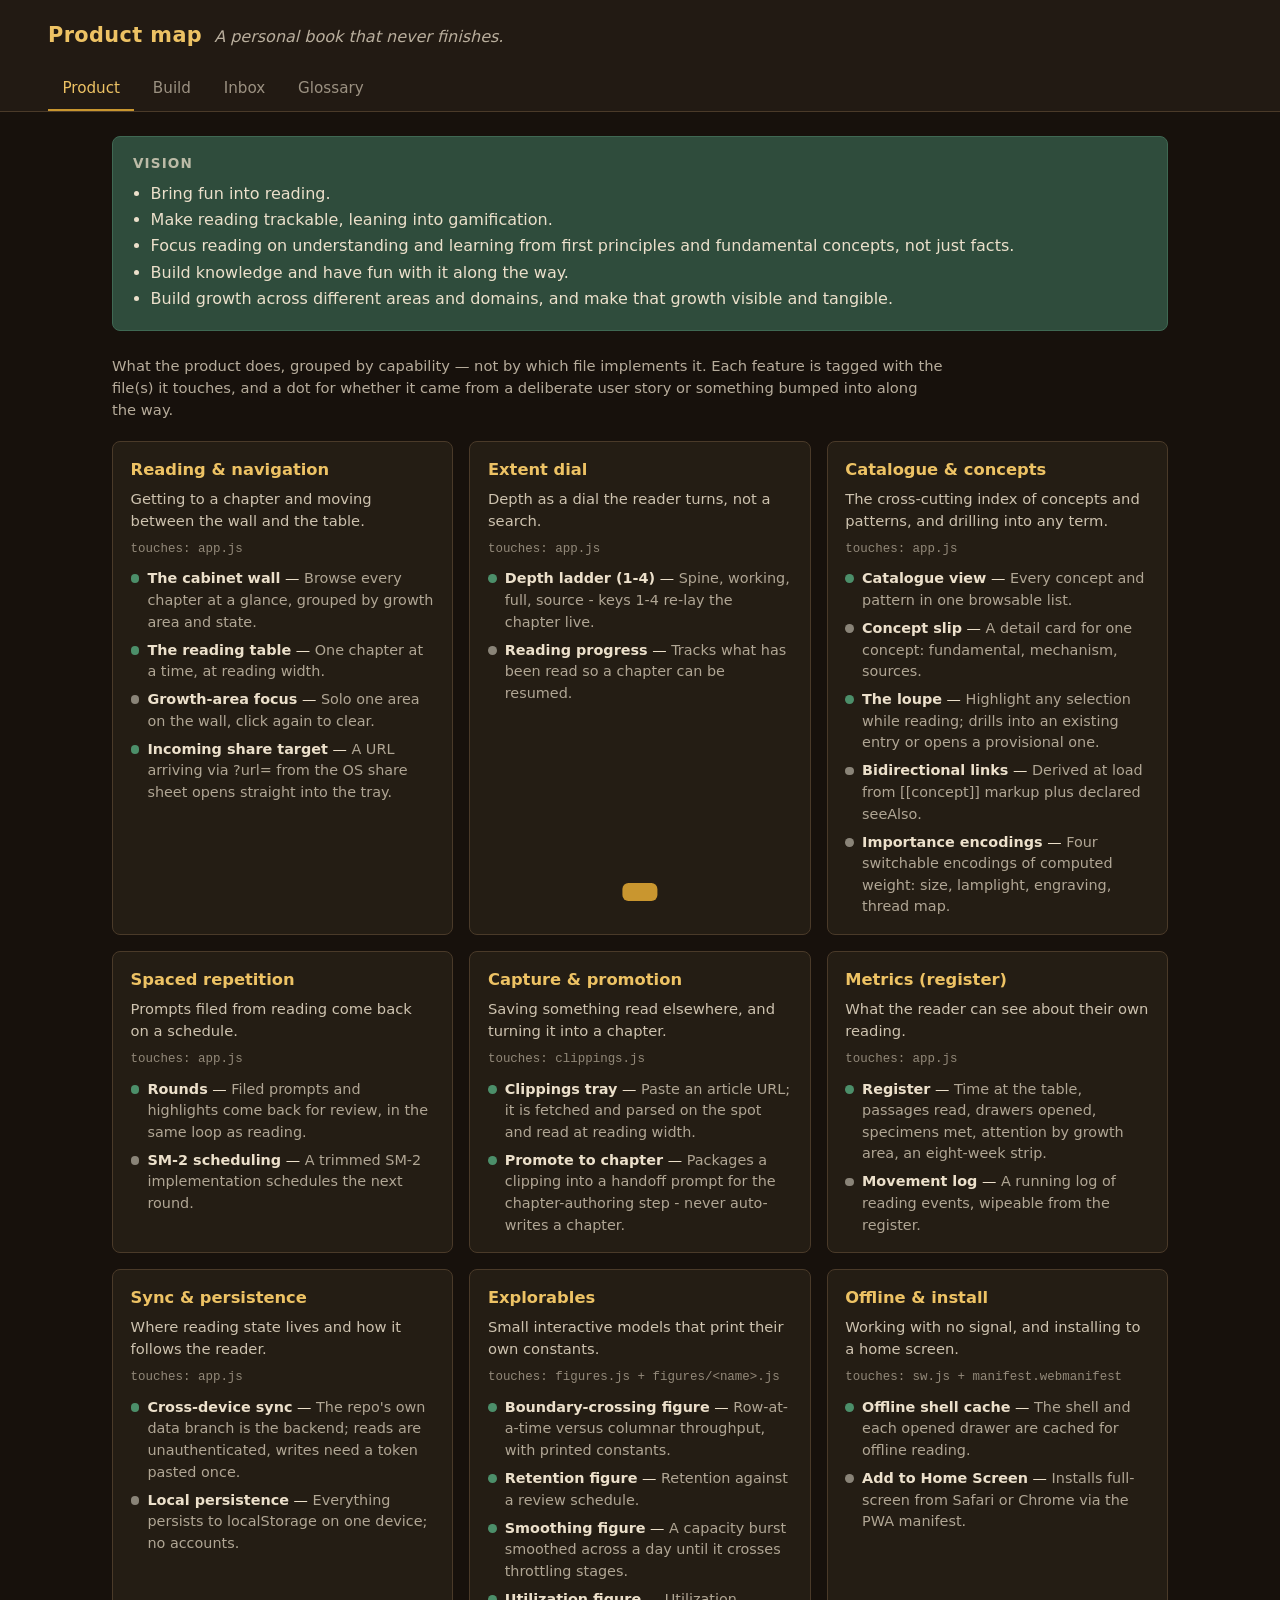
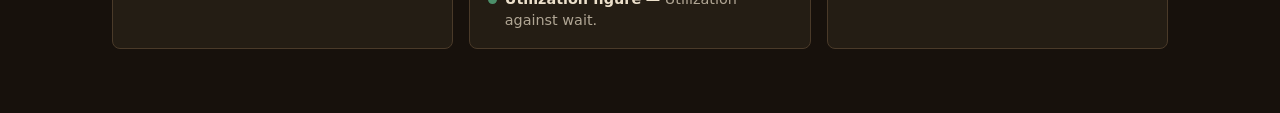
==== product/index.html @ 0b936fc3 "Add static product map page (product/) A standalone, dependency-free page at product/ showing the pr" ====
<!doctype html>
<html lang="en">
<head>
<meta charset="utf-8" />
<meta name="viewport" content="width=device-width, initial-scale=1" />
<meta name="robots" content="noindex" />
<title>Knowledge Cabinet — Product Map</title>
<meta name="description" content="A working map of Knowledge Cabinet: vision, product capabilities, features, user stories, the build lens, and a capture inbox." />
<link rel="icon" href="data:," />
<link rel="stylesheet" href="product-map.css" />
</head>
<body>
<header class="pm-header">
  <div class="pm-header-row">
    <h1>Product map</h1>
    <p class="pm-tagline" id="pm-tagline"></p>
  </div>
  <nav class="pm-tabs" role="tablist">
    <button class="pm-tab is-active" data-tab="product" role="tab" aria-selected="true">Product</button>
    <button class="pm-tab" data-tab="build" role="tab" aria-selected="false">Build</button>
    <button class="pm-tab" data-tab="inbox" role="tab" aria-selected="false">Inbox</button>
    <button class="pm-tab" data-tab="glossary" role="tab" aria-selected="false">Glossary</button>
  </nav>
</header>

<main>
  <section class="pm-vision" id="pm-vision"></section>

  <section class="pm-panel is-active" id="panel-product" data-panel="product">
    <p class="pm-lens-note">What the product does, grouped by capability — not by which file implements it. Each feature is tagged with the file(s) it touches, and a dot for whether it came from a deliberate user story or something bumped into along the way.</p>
    <div class="pm-grid" id="pm-product-grid"></div>
  </section>

  <section class="pm-panel" id="panel-build" data-panel="build">
    <p class="pm-lens-note">The process and dev-ops side: how this repo actually gets worked on. Grounded in real files — gaps are flagged honestly, not invented.</p>
    <div class="pm-grid pm-grid-build" id="pm-build-grid"></div>
  </section>

  <section class="pm-panel" id="panel-inbox" data-panel="inbox">
    <p class="pm-lens-note">Drop a raw idea here — no need to decide yet whether it's a feature, a feature group, or a user story. Triage it into a capability whenever you're ready, or discard it.</p>
    <form class="pm-capture" id="pm-capture-form">
      <textarea id="pm-capture-text" placeholder="What did you bump into, or wish the cabinet could do?" rows="2" required></textarea>
      <button type="submit">Capture</button>
    </form>
    <div class="pm-inbox-list" id="pm-inbox-list"></div>
  </section>

  <section class="pm-panel" id="panel-glossary" data-panel="glossary">
    <p class="pm-lens-note">Jargon used across this product map and the reading app itself.</p>
    <dl class="pm-glossary" id="pm-glossary-list"></dl>
  </section>
</main>

<div class="pm-toast" id="pm-toast" aria-live="polite"></div>

<script src="product-map-data.js" defer></script>
<script src="product-map.js" defer></script>
</body>
</html>
---- product/product-map.css ----
/* Product map — a backstage tool, not a reading surface.
   Loosely echoes the cabinet's own walnut/brass/baize palette (see
   ../cabinet.css and ../DESIGN.md) so it doesn't feel foreign when reached
   from the same site, but stays visually distinct: this is a product-owner's
   workbench, not the book. */
:root {
  --cab: #221a13;
  --cab-deep: #17110c;
  --cab-edge: #4a3a29;
  --baize: #2f4c3c;
  --baize-lit: #3f6853;
  --brass: #c9962f;
  --brass-lit: #edc264;
  --brass-dim: #8a6a2a;
  --ivory: #f4ece0;
  --ink: #241d14;
  --on-cab: #ece0cb;
  --ok: #4c8f6a;
  --warn: #c9962f;
  --undef: #8a6a5a;
  --sans: "Trebuchet MS", "Segoe UI", system-ui, sans-serif;
  --mono: ui-monospace, "Cascadia Mono", Consolas, monospace;
}

* { box-sizing: border-box; }

body {
  margin: 0;
  background: var(--cab-deep);
  color: var(--on-cab);
  font-family: var(--sans);
  line-height: 1.5;
}

.pm-header {
  background: var(--cab);
  border-bottom: 1px solid var(--cab-edge);
  padding: 1.25rem clamp(1rem, 4vw, 3rem) 0;
  position: sticky;
  top: 0;
  z-index: 5;
}

.pm-header-row {
  display: flex;
  align-items: baseline;
  gap: 0.75rem;
  flex-wrap: wrap;
}

.pm-header h1 {
  margin: 0;
  font-size: 1.3rem;
  letter-spacing: 0.02em;
  color: var(--brass-lit);
}

.pm-tagline {
  margin: 0;
  color: var(--on-cab);
  opacity: 0.75;
  font-style: italic;
}

.pm-tabs {
  display: flex;
  gap: 0.25rem;
  margin-top: 1rem;
}

.pm-tab {
  background: transparent;
  border: none;
  border-bottom: 2px solid transparent;
  color: var(--on-cab);
  opacity: 0.6;
  font: inherit;
  font-size: 0.95rem;
  padding: 0.6rem 0.9rem;
  cursor: pointer;
}

.pm-tab:hover { opacity: 0.85; }

.pm-tab.is-active {
  opacity: 1;
  border-bottom-color: var(--brass);
  color: var(--brass-lit);
}

main {
  max-width: 72rem;
  margin: 0 auto;
  padding: 1.5rem clamp(1rem, 4vw, 3rem) 4rem;
}

.pm-vision {
  background: var(--baize);
  border: 1px solid var(--baize-lit);
  border-radius: 8px;
  padding: 1rem 1.25rem;
  margin-bottom: 1.5rem;
}

.pm-vision h2 {
  margin: 0 0 0.5rem;
  font-size: 0.85rem;
  text-transform: uppercase;
  letter-spacing: 0.08em;
  color: var(--on-cab);
  opacity: 0.75;
}

.pm-vision ul {
  margin: 0;
  padding-left: 1.1rem;
}

.pm-vision li { margin: 0.15rem 0; }

.pm-lens-note {
  opacity: 0.75;
  font-size: 0.92rem;
  max-width: 52rem;
  margin: 0 0 1.25rem;
}

.pm-panel { display: none; }
.pm-panel.is-active { display: block; }

.pm-grid {
  display: grid;
  grid-template-columns: repeat(auto-fill, minmax(20rem, 1fr));
  gap: 1rem;
}

.pm-card {
  background: var(--ink);
  border: 1px solid var(--cab-edge);
  border-radius: 8px;
  padding: 1rem 1.1rem;
}

.pm-card h3 {
  margin: 0 0 0.35rem;
  font-size: 1.02rem;
  color: var(--brass-lit);
}

.pm-card .pm-desc {
  margin: 0 0 0.5rem;
  opacity: 0.85;
  font-size: 0.92rem;
}

.pm-touches {
  font-size: 0.78rem;
  font-family: var(--mono);
  opacity: 0.55;
  margin: 0 0 0.6rem;
}

.pm-feature-list {
  list-style: none;
  margin: 0;
  padding: 0;
  display: flex;
  flex-direction: column;
  gap: 0.4rem;
}

.pm-feature-list li {
  display: flex;
  align-items: baseline;
  gap: 0.5rem;
  font-size: 0.9rem;
}

.pm-origin-dot {
  flex: 0 0 auto;
  width: 0.55rem;
  height: 0.55rem;
  border-radius: 50%;
  margin-top: 0.35em;
}

.pm-origin-dot.story { background: var(--ok); }
.pm-origin-dot.idea { background: #8a8478; }

.pm-feature-name { font-weight: 600; }
.pm-feature-desc { opacity: 0.7; }

.pm-status-pill {
  display: inline-block;
  font-size: 0.72rem;
  text-transform: uppercase;
  letter-spacing: 0.05em;
  padding: 0.15rem 0.55rem;
  border-radius: 999px;
  margin-bottom: 0.5rem;
}

.pm-status-pill.built { background: rgba(76,143,106,0.2); color: var(--ok); }
.pm-status-pill.undefined { background: rgba(138,106,90,0.25); color: var(--undef); }
.pm-status-pill.informal { background: rgba(201,150,47,0.2); color: var(--warn); }
.pm-status-pill.backlog { background: rgba(201,150,47,0.15); color: var(--warn); border: 1px dashed var(--warn); }

.pm-card ul.pm-details {
  margin: 0.4rem 0 0;
  padding-left: 1.1rem;
  font-size: 0.85rem;
  opacity: 0.8;
}

.pm-capture {
  display: flex;
  gap: 0.6rem;
  margin-bottom: 1.5rem;
}

.pm-capture textarea {
  flex: 1;
  resize: vertical;
  background: var(--ink);
  border: 1px solid var(--cab-edge);
  color: var(--on-cab);
  border-radius: 6px;
  padding: 0.6rem 0.75rem;
  font: inherit;
}

.pm-capture button,
.pm-inbox-item button {
  background: var(--brass);
  color: var(--cab-deep);
  border: none;
  border-radius: 6px;
  padding: 0.5rem 1rem;
  font: inherit;
  font-weight: 600;
  cursor: pointer;
}

.pm-inbox-item button.pm-discard {
  background: transparent;
  color: var(--on-cab);
  opacity: 0.7;
  border: 1px solid var(--cab-edge);
  font-weight: 400;
}

.pm-inbox-item {
  background: var(--ink);
  border: 1px solid var(--cab-edge);
  border-radius: 8px;
  padding: 0.85rem 1rem;
  margin-bottom: 0.75rem;
}

.pm-inbox-item.is-triaged { opacity: 0.5; }

.pm-inbox-item .pm-text { margin: 0 0 0.4rem; }

.pm-inbox-item .pm-meta {
  font-size: 0.78rem;
  opacity: 0.6;
  margin: 0 0 0.5rem;
}

.pm-inbox-actions {
  display: flex;
  flex-wrap: wrap;
  gap: 0.5rem;
  align-items: center;
}

.pm-inbox-actions select {
  background: var(--cab);
  color: var(--on-cab);
  border: 1px solid var(--cab-edge);
  border-radius: 6px;
  padding: 0.35rem 0.5rem;
  font: inherit;
}

.pm-empty {
  opacity: 0.55;
  font-style: italic;
}

.pm-glossary dt {
  font-weight: 600;
  color: var(--brass-lit);
  margin-top: 0.8rem;
}

.pm-glossary dd {
  margin: 0.2rem 0 0;
  opacity: 0.85;
}

.pm-toast {
  position: fixed;
  bottom: 1.25rem;
  left: 50%;
  transform: translateX(-50%) translateY(120%);
  background: var(--brass);
  color: var(--cab-deep);
  padding: 0.55rem 1.1rem;
  border-radius: 6px;
  font-weight: 600;
  transition: transform 0.25s ease;
  z-index: 10;
}

.pm-toast.is-visible { transform: translateX(-50%) translateY(0); }
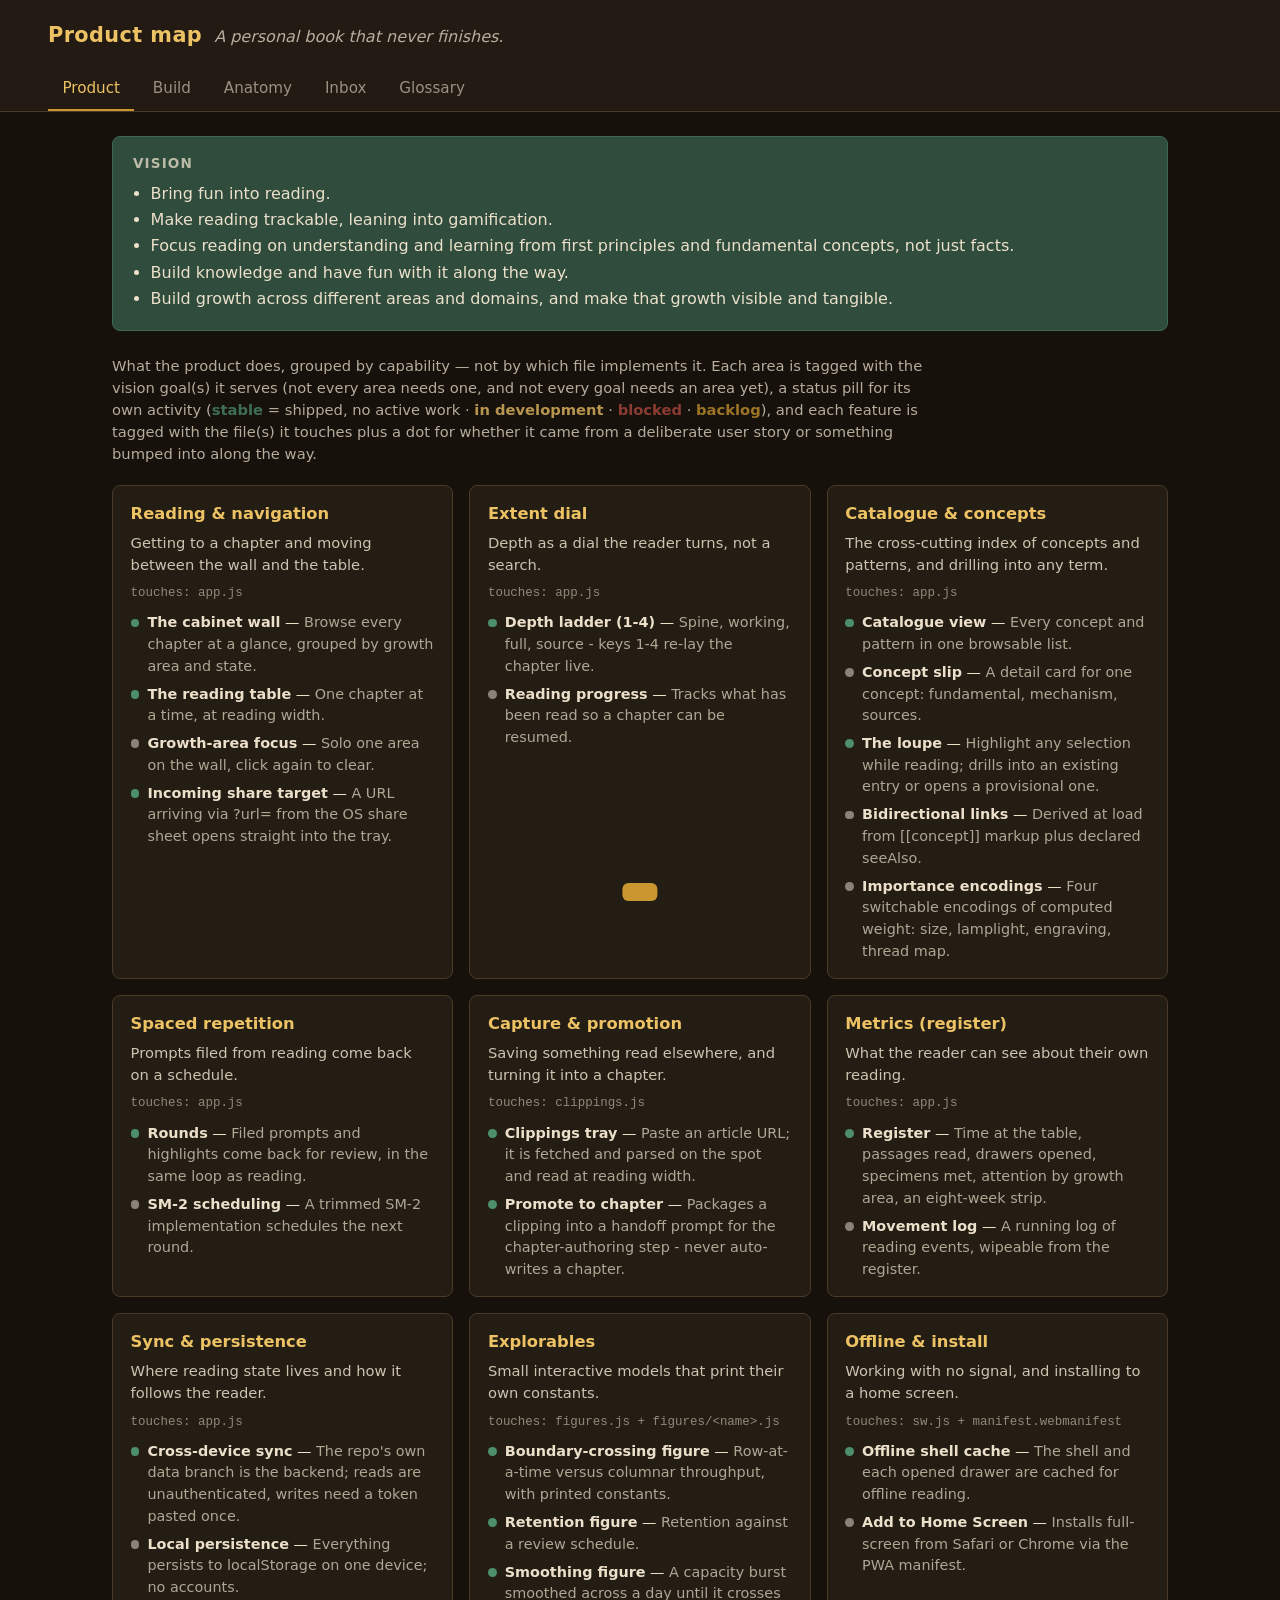
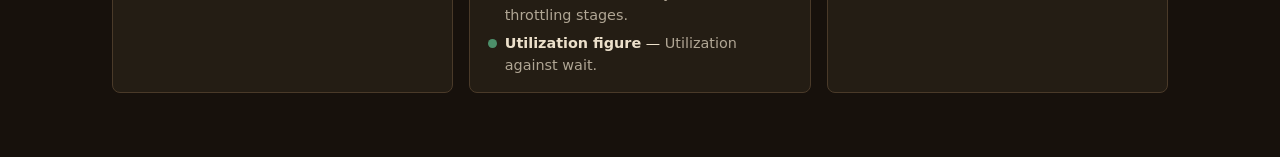
==== commit f2ce0f7b: "Add cabinet-wall anatomy diagram to product map; refine diagram-design skill - New Anatomy tab in pr" ====
--- a/product/index.html
+++ b/product/index.html
@@ -18,6 +18,7 @@
   <nav class="pm-tabs" role="tablist">
     <button class="pm-tab is-active" data-tab="product" role="tab" aria-selected="true">Product</button>
     <button class="pm-tab" data-tab="build" role="tab" aria-selected="false">Build</button>
+    <button class="pm-tab" data-tab="anatomy" role="tab" aria-selected="false">Anatomy</button>
     <button class="pm-tab" data-tab="inbox" role="tab" aria-selected="false">Inbox</button>
     <button class="pm-tab" data-tab="glossary" role="tab" aria-selected="false">Glossary</button>
   </nav>
@@ -27,13 +28,174 @@
   <section class="pm-vision" id="pm-vision"></section>
 
   <section class="pm-panel is-active" id="panel-product" data-panel="product">
-    <p class="pm-lens-note">What the product does, grouped by capability — not by which file implements it. Each feature is tagged with the file(s) it touches, and a dot for whether it came from a deliberate user story or something bumped into along the way.</p>
+    <p class="pm-lens-note">What the product does, grouped by capability — not by which file implements it. Each area is tagged with the vision goal(s) it serves (not every area needs one, and not every goal needs an area yet), a status pill for its own activity (<span class="pm-legend-stable">stable</span> = shipped, no active work · <span class="pm-legend-active">in development</span> · <span class="pm-legend-blocked">blocked</span> · <span class="pm-legend-backlog">backlog</span>), and each feature is tagged with the file(s) it touches plus a dot for whether it came from a deliberate user story or something bumped into along the way.</p>
     <div class="pm-grid" id="pm-product-grid"></div>
   </section>
 
   <section class="pm-panel" id="panel-build" data-panel="build">
     <p class="pm-lens-note">The process and dev-ops side: how this repo actually gets worked on. Grounded in real files — gaps are flagged honestly, not invented.</p>
     <div class="pm-grid pm-grid-build" id="pm-build-grid"></div>
+  </section>
+
+  <section class="pm-panel" id="panel-anatomy" data-panel="anatomy">
+    <p class="pm-lens-note">What the reading app's cabinet wall is actually made of, component by component — the vitrine, the wall-head, the key, and one growth-area stack of drawers. The numbered pins sit directly on the feature they name; read the matching row alongside.</p>
+    <div class="pm-anatomy">
+      <figure class="pm-anatomy-figure">
+        <svg viewBox="0 0 640 940" xmlns="http://www.w3.org/2000/svg" role="img" aria-label="Anatomy of the cabinet wall: vitrine, wall-head, area chips, key, and one stack of drawers">
+          <defs>
+            <linearGradient id="anatDrawerFace" x1="0" y1="0" x2="0" y2="1">
+              <stop offset="0%" stop-color="#33281d"/>
+              <stop offset="62%" stop-color="#292017"/>
+              <stop offset="100%" stop-color="#241b13"/>
+            </linearGradient>
+            <linearGradient id="anatPull" x1="0" y1="0" x2="0" y2="1">
+              <stop offset="0%" stop-color="#edc264"/>
+              <stop offset="42%" stop-color="#c9962f"/>
+              <stop offset="100%" stop-color="#8a6a2a"/>
+            </linearGradient>
+          </defs>
+
+          <rect x="0" y="0" width="640" height="940" fill="#1b140d"/>
+
+          <text x="20" y="32" font-family="sans-serif" font-weight="700" font-size="19" fill="#f4ece0">Anatomy of the cabinet wall</text>
+          <text x="20" y="49" font-family="monospace" font-size="9" letter-spacing="1" fill="#a5947d">vitrine → wall-head → key → wall of stacks</text>
+
+          <!-- VITRINE (pin 1) -->
+          <g>
+            <rect x="20" y="62" width="600" height="96" fill="#241c14" stroke="#4a3a29"/>
+            <line x1="220" y1="62" x2="220" y2="158" stroke="rgba(201,150,47,.22)"/>
+            <line x1="420" y1="62" x2="420" y2="158" stroke="rgba(201,150,47,.22)"/>
+            <text x="36" y="82" font-family="monospace" font-size="7.5" letter-spacing=".8" fill="#a5947d">CHECKS DUE</text>
+            <text x="36" y="112" font-family="monospace" font-size="26" font-weight="700" fill="#edc264">3</text>
+            <text x="36" y="134" font-family="serif" font-size="8.5" fill="#b3a08a">half a minute each</text>
+            <text x="236" y="82" font-family="monospace" font-size="7.5" letter-spacing=".8" fill="#a5947d">LATEST</text>
+            <text x="236" y="104" font-family="sans-serif" font-size="12.5" font-weight="700" fill="#f4ece0">Queueing at</text>
+            <text x="236" y="119" font-family="sans-serif" font-size="12.5" font-weight="700" fill="#f4ece0">the Register</text>
+            <text x="236" y="136" font-family="serif" font-size="8.5" fill="#b3a08a">2 days ago · tech</text>
+            <text x="436" y="82" font-family="monospace" font-size="7.5" letter-spacing=".8" fill="#a5947d">LAST OPENED</text>
+            <text x="436" y="104" font-family="sans-serif" font-size="12.5" font-weight="700" fill="#f4ece0">Spaced</text>
+            <text x="436" y="119" font-family="sans-serif" font-size="12.5" font-weight="700" fill="#f4ece0">Repetition</text>
+            <text x="436" y="136" font-family="serif" font-size="8.5" fill="#b3a08a">64% read</text>
+          </g>
+          <circle cx="20" cy="62" r="11" fill="#1b140d" stroke="#edc264" stroke-width="1.5"/>
+          <text x="20" y="66" text-anchor="middle" font-family="monospace" font-size="11" font-weight="700" fill="#edc264">1</text>
+
+          <!-- WALL-HEAD (pin 2) -->
+          <circle cx="9" cy="180" r="11" fill="#1b140d" stroke="#edc264" stroke-width="1.5"/>
+          <text x="9" y="184" text-anchor="middle" font-family="monospace" font-size="11" font-weight="700" fill="#edc264">2</text>
+          <text x="30" y="184" font-family="monospace" font-size="9.5" letter-spacing=".6" fill="#b3a08a">24 drawers · 61 catalogued specimens</text>
+
+          <!-- AREA CHIPS (pin 3) -->
+          <circle cx="9" cy="206" r="11" fill="#1b140d" stroke="#edc264" stroke-width="1.5"/>
+          <text x="9" y="210" text-anchor="middle" font-family="monospace" font-size="11" font-weight="700" fill="#edc264">3</text>
+          <g font-family="sans-serif" font-size="9.5" font-weight="500">
+            <g transform="translate(38,206)">
+              <rect x="-6" y="-11" width="58" height="18" rx="9" fill="none" stroke="#edc264"/>
+              <text x="23" y="1.5" text-anchor="middle" fill="#edc264">All areas</text>
+            </g>
+            <g transform="translate(118,206)"><circle r="3" fill="#c8402f"/><text x="8" y="3" fill="#b3a08a">tech</text></g>
+            <g transform="translate(165,206)"><circle r="3" fill="#d98a1f"/><text x="8" y="3" fill="#b3a08a">comm</text></g>
+            <g transform="translate(217,206)"><circle r="3" fill="#2e8f74"/><text x="8" y="3" fill="#b3a08a">learn</text></g>
+            <g transform="translate(268,206)"><circle r="3" fill="#3f74c8"/><text x="8" y="3" fill="#b3a08a">mem</text></g>
+            <g transform="translate(314,206)"><circle r="3" fill="#8455c9"/><text x="8" y="3" fill="#b3a08a">think</text></g>
+          </g>
+
+          <!-- KEY row (pin 4) -->
+          <circle cx="9" cy="238" r="11" fill="#1b140d" stroke="#edc264" stroke-width="1.5"/>
+          <text x="9" y="242" text-anchor="middle" font-family="monospace" font-size="11" font-weight="700" fill="#edc264">4</text>
+          <text x="30" y="242" font-family="monospace" font-size="8" letter-spacing="1" fill="#a5947d">▸ WHAT THE DRAWERS ARE TELLING YOU</text>
+          <line x1="20" y1="254" x2="620" y2="254" stroke="rgba(201,150,47,.16)"/>
+
+          <!-- STACK (pin 5) -->
+          <circle cx="9" cy="272" r="11" fill="#1b140d" stroke="#edc264" stroke-width="1.5"/>
+          <text x="9" y="276" text-anchor="middle" font-family="monospace" font-size="11" font-weight="700" fill="#edc264">5</text>
+          <g transform="translate(20,272)">
+            <rect x="0" y="0" width="600" height="330" fill="#0f0b07" stroke="#4a3a29"/>
+
+            <!-- drawer A: new / ajar -->
+            <g transform="translate(14,0)">
+              <rect x="0" y="0" width="572" height="72" fill="url(#anatDrawerFace)"/>
+              <rect x="0" y="0" width="3" height="72" fill="#3f6853"/>
+              <g transform="translate(20,14)">
+                <rect x="0" y="0" width="36" height="36" rx="4" fill="none" stroke="#c8402f" stroke-width="1.4"/>
+                <circle cx="18" cy="18" r="8" fill="none" stroke="#c8402f" stroke-width="1.4"/>
+              </g>
+              <text x="70" y="26" font-family="sans-serif" font-size="12.5" font-weight="700" fill="#f4ece0">Queueing at the Register</text>
+              <text x="70" y="42" font-family="monospace" font-size="8" letter-spacing=".6" fill="#bd9445">QUE·001</text>
+              <text x="130" y="42" font-family="monospace" font-size="8" fill="#a5947d">7 min</text>
+              <rect x="522" y="12" width="26" height="8" rx="2" fill="url(#anatPull)"/>
+            </g>
+
+            <!-- drawer B: live, deep, with read progress -->
+            <g transform="translate(14,74)">
+              <rect x="0" y="0" width="572" height="106" fill="url(#anatDrawerFace)"/>
+              <g transform="translate(20,32)">
+                <rect x="0" y="0" width="36" height="36" rx="4" fill="none" stroke="#3f74c8" stroke-width="1.4"/>
+                <path d="M4 18 L18 4 L32 18 L18 32 Z" fill="none" stroke="#3f74c8" stroke-width="1.4"/>
+              </g>
+              <text x="70" y="46" font-family="sans-serif" font-size="12.5" font-weight="700" fill="#f4ece0">Spaced Repetition</text>
+              <text x="70" y="62" font-family="monospace" font-size="8" letter-spacing=".6" fill="#bd9445">SPA·004</text>
+              <text x="130" y="62" font-family="monospace" font-size="8" fill="#a5947d">14 min</text>
+              <rect x="522" y="30" width="26" height="8" rx="2" fill="url(#anatPull)"/>
+              <rect x="0" y="104" width="360" height="2" fill="#c9962f"/>
+            </g>
+
+            <!-- drawer C: retiring -->
+            <g transform="translate(14,182)">
+              <rect x="0" y="0" width="572" height="58" fill="url(#anatDrawerFace)"/>
+              <g transform="translate(20,11)" opacity=".55">
+                <rect x="0" y="0" width="36" height="36" rx="4" fill="none" stroke="#d98a1f" stroke-width="1.4"/>
+              </g>
+              <text x="70" y="26" font-family="sans-serif" font-size="12.5" font-weight="700" text-decoration="line-through" fill="#a5947d">Weekly Planning v1</text>
+              <text x="70" y="42" font-family="monospace" font-size="8" letter-spacing=".6" fill="#bd9445">WEE·002</text>
+              <rect x="470" y="8" width="70" height="16" rx="2" fill="none" stroke="#a5947d"/>
+              <text x="505" y="19" text-anchor="middle" font-family="monospace" font-size="7.5" letter-spacing=".6" fill="#a5947d">RETIRING</text>
+            </g>
+
+            <circle cx="592" cy="98" r="11" fill="#1b140d" stroke="#edc264" stroke-width="1.5"/>
+            <text x="592" y="102" text-anchor="middle" font-family="monospace" font-size="11" font-weight="700" fill="#edc264">6</text>
+
+            <circle cx="70" cy="14" r="11" fill="#1b140d" stroke="#edc264" stroke-width="1.5"/>
+            <text x="70" y="18" text-anchor="middle" font-family="monospace" font-size="11" font-weight="700" fill="#edc264">7</text>
+
+            <circle cx="-11" cy="36" r="11" fill="#1b140d" stroke="#edc264" stroke-width="1.5"/>
+            <text x="-11" y="40" text-anchor="middle" font-family="monospace" font-size="11" font-weight="700" fill="#edc264">8</text>
+
+            <circle cx="378" cy="179" r="11" fill="#1b140d" stroke="#edc264" stroke-width="1.5"/>
+            <text x="378" y="183" text-anchor="middle" font-family="monospace" font-size="11" font-weight="700" fill="#edc264">9</text>
+
+            <text x="14" y="316" font-family="serif" font-size="9" font-style="italic" fill="#a5947d">one growth-area stack, sorted new → evolving → live → retiring</text>
+          </g>
+
+          <!-- ghost stacks: structural echo -->
+          <g transform="translate(20,624)" opacity=".4">
+            <rect x="0" y="0" width="288" height="200" fill="#0f0b07" stroke="#4a3a29"/>
+            <rect x="10" y="10" width="268" height="42" fill="url(#anatDrawerFace)"/>
+            <rect x="10" y="56" width="268" height="42" fill="url(#anatDrawerFace)"/>
+            <rect x="10" y="102" width="268" height="42" fill="url(#anatDrawerFace)"/>
+            <rect x="10" y="148" width="268" height="42" fill="url(#anatDrawerFace)"/>
+          </g>
+          <g transform="translate(332,624)" opacity=".4">
+            <rect x="0" y="0" width="288" height="200" fill="#0f0b07" stroke="#4a3a29"/>
+            <rect x="10" y="10" width="268" height="58" fill="url(#anatDrawerFace)"/>
+            <rect x="10" y="72" width="268" height="58" fill="url(#anatDrawerFace)"/>
+            <rect x="10" y="134" width="268" height="58" fill="url(#anatDrawerFace)"/>
+          </g>
+          <text x="20" y="846" font-family="serif" font-size="9" font-style="italic" fill="#a5947d">...continued as two more growth-area stacks, same anatomy</text>
+        </svg>
+      </figure>
+      <ol class="pm-anatomy-key">
+        <li><b>Vitrine</b> — reviews due, latest accession, where you left off.</li>
+        <li><b>Wall-head</b> — running count of visible drawers and specimens.</li>
+        <li><b>Area chips</b> — click to solo a growth area, shift-click to add.</li>
+        <li><b>Key</b> — collapsible legend for the encodings below it.</li>
+        <li><b>Stack</b> — one growth area, sorted new → evolving → live → retiring.</li>
+        <li><b>Drawer</b> — one chapter; face depth signals reading length.</li>
+        <li><b>Specimen plate</b> — concept glyph tinted to the growth-area ink color.</li>
+        <li><b>Baize seam</b> — green left edge means ajar: new or revised.</li>
+        <li><b>Read line</b> — brass line at the foot is progress read; a struck title (row 3 in the stack above) marks retiring.</li>
+      </ol>
+    </div>
   </section>
 
   <section class="pm-panel" id="panel-inbox" data-panel="inbox">
--- a/product/product-map.css
+++ b/product/product-map.css
@@ -18,6 +18,7 @@
   --ok: #4c8f6a;
   --warn: #c9962f;
   --undef: #8a6a5a;
+  --blocked: #b1493f;
   --sans: "Trebuchet MS", "Segoe UI", system-ui, sans-serif;
   --mono: ui-monospace, "Cascadia Mono", Consolas, monospace;
 }
@@ -111,12 +112,29 @@
   opacity: 0.75;
 }
 
-.pm-vision ul {
-  margin: 0;
-  padding-left: 1.1rem;
-}
+.pm-vision ul { margin: 0; padding-left: 1.1rem; }
 
 .pm-vision li { margin: 0.15rem 0; }
+
+.pm-goal-list { list-style: none; padding-left: 0; }
+
+.pm-goal-list li {
+  margin: 0.3rem 0;
+  padding-bottom: 0.3rem;
+  border-bottom: 1px solid rgba(244,236,224,0.08);
+}
+
+.pm-goal-list li:last-child { border-bottom: none; }
+
+.pm-goal-text { display: block; }
+
+.pm-goal-areas {
+  display: block;
+  font-size: 0.78rem;
+  font-family: var(--mono);
+  opacity: 0.6;
+  margin-top: 0.15rem;
+}
 
 .pm-lens-note {
   opacity: 0.75;
@@ -201,9 +219,31 @@
 }
 
 .pm-status-pill.built { background: rgba(76,143,106,0.2); color: var(--ok); }
+.pm-status-pill.stable { background: rgba(76,143,106,0.2); color: var(--ok); }
+.pm-status-pill.active { background: rgba(201,150,47,0.22); color: var(--brass-lit); }
+.pm-status-pill.blocked { background: rgba(177,73,63,0.22); color: var(--blocked); }
 .pm-status-pill.undefined { background: rgba(138,106,90,0.25); color: var(--undef); }
 .pm-status-pill.informal { background: rgba(201,150,47,0.2); color: var(--warn); }
 .pm-status-pill.backlog { background: rgba(201,150,47,0.15); color: var(--warn); border: 1px dashed var(--warn); }
+
+.pm-goal-chips {
+  display: flex;
+  flex-wrap: wrap;
+  gap: 0.3rem;
+  margin: 0 0 0.6rem;
+}
+
+.pm-goal-chip {
+  display: inline-block;
+  font-size: 0.72rem;
+  background: rgba(244,236,224,0.08);
+  border: 1px solid var(--cab-edge);
+  color: var(--on-cab);
+  opacity: 0.85;
+  padding: 0.1rem 0.5rem;
+  border-radius: 999px;
+  cursor: help;
+}
 
 .pm-card ul.pm-details {
   margin: 0.4rem 0 0;
@@ -286,6 +326,58 @@
 .pm-empty {
   opacity: 0.55;
   font-style: italic;
+}
+
+.pm-legend-stable, .pm-legend-active, .pm-legend-blocked, .pm-legend-backlog {
+  font-weight: 600;
+}
+.pm-legend-stable { color: var(--ok); }
+.pm-legend-active { color: var(--brass-lit); }
+.pm-legend-blocked { color: var(--blocked); }
+.pm-legend-backlog { color: var(--warn); }
+
+.pm-anatomy {
+  display: grid;
+  grid-template-columns: repeat(auto-fit, minmax(22rem, 1fr));
+  gap: 1.5rem;
+  align-items: start;
+}
+
+.pm-anatomy-figure {
+  margin: 0;
+  background: var(--ink);
+  border: 1px solid var(--cab-edge);
+  border-radius: 8px;
+  padding: 0.75rem;
+}
+
+.pm-anatomy-figure svg {
+  display: block;
+  width: 100%;
+  height: auto;
+}
+
+.pm-anatomy-key {
+  margin: 0;
+  padding-left: 1.6rem;
+  display: flex;
+  flex-direction: column;
+  gap: 0.75rem;
+  font-size: 0.92rem;
+}
+
+.pm-anatomy-key li {
+  padding-left: 0.25rem;
+}
+
+.pm-anatomy-key li::marker {
+  color: var(--brass-lit);
+  font-family: var(--mono);
+  font-weight: 700;
+}
+
+.pm-anatomy-key b {
+  color: var(--brass-lit);
 }
 
 .pm-glossary dt {
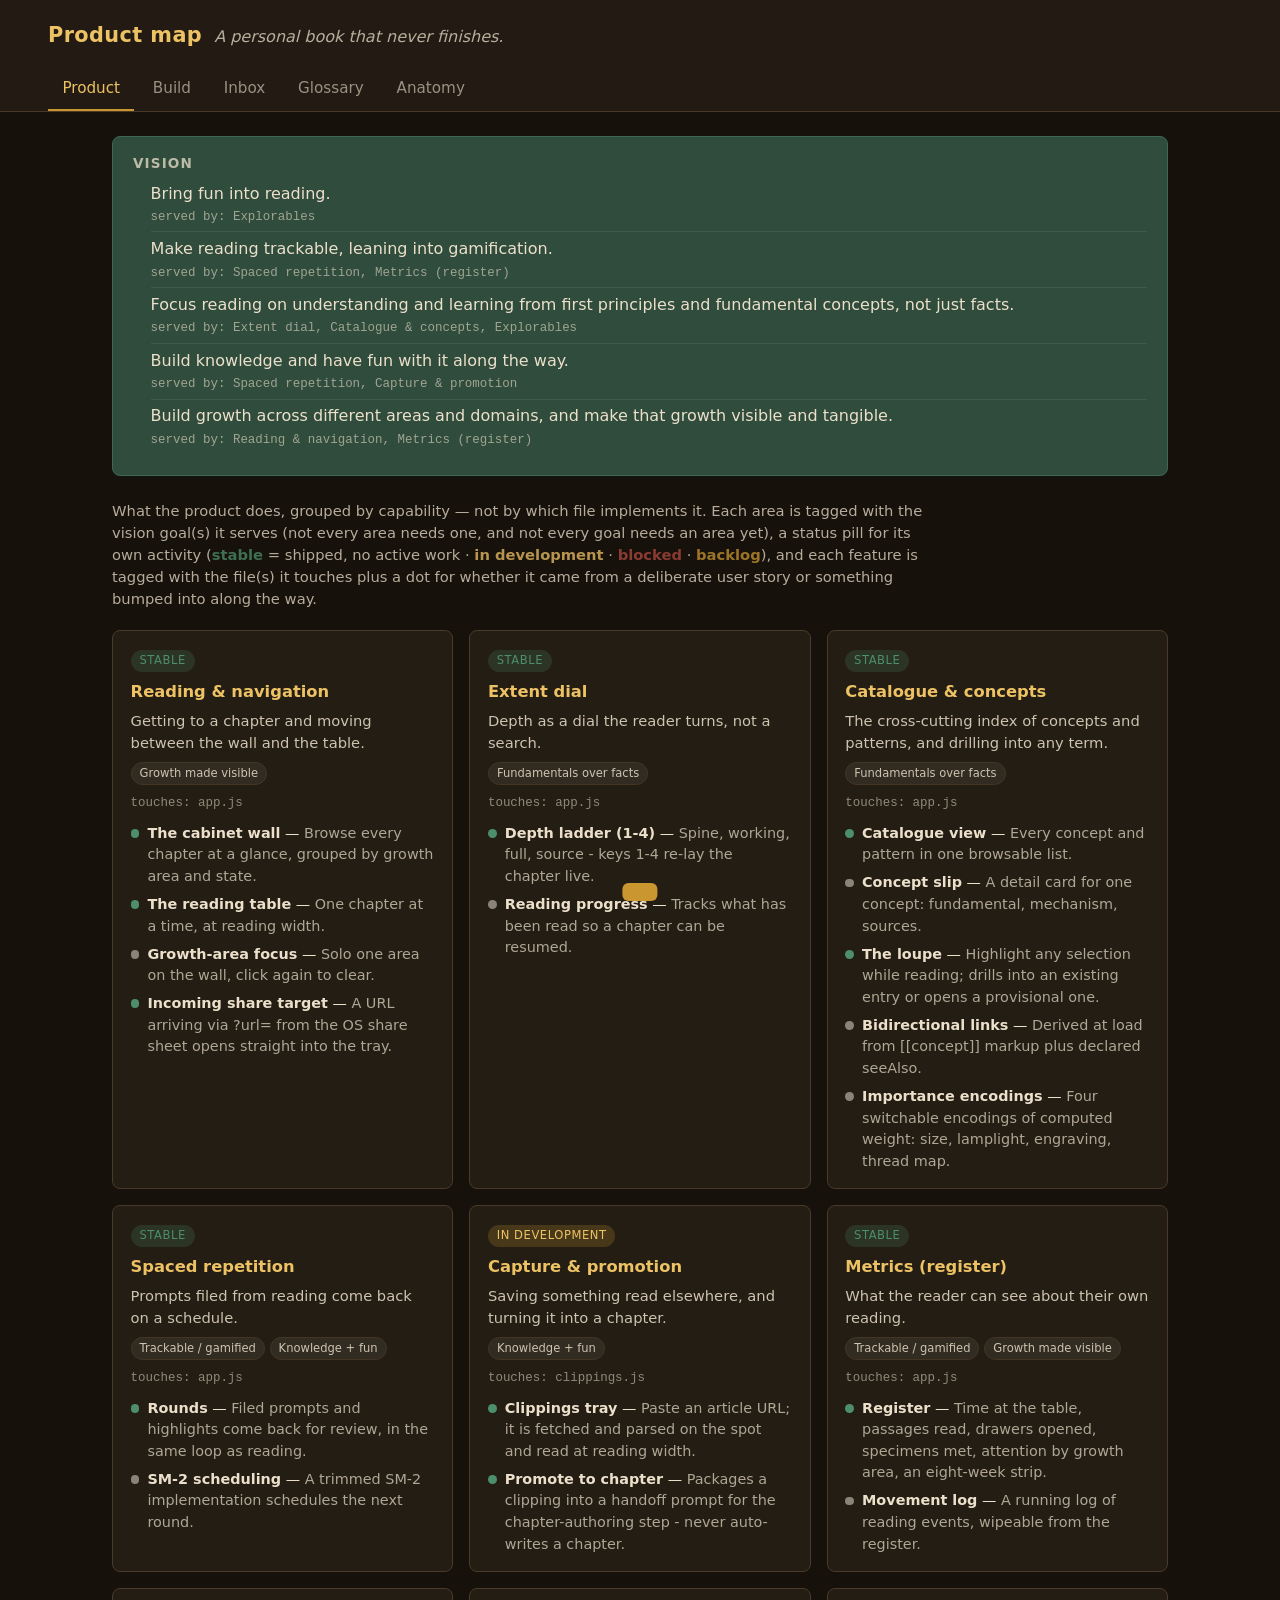
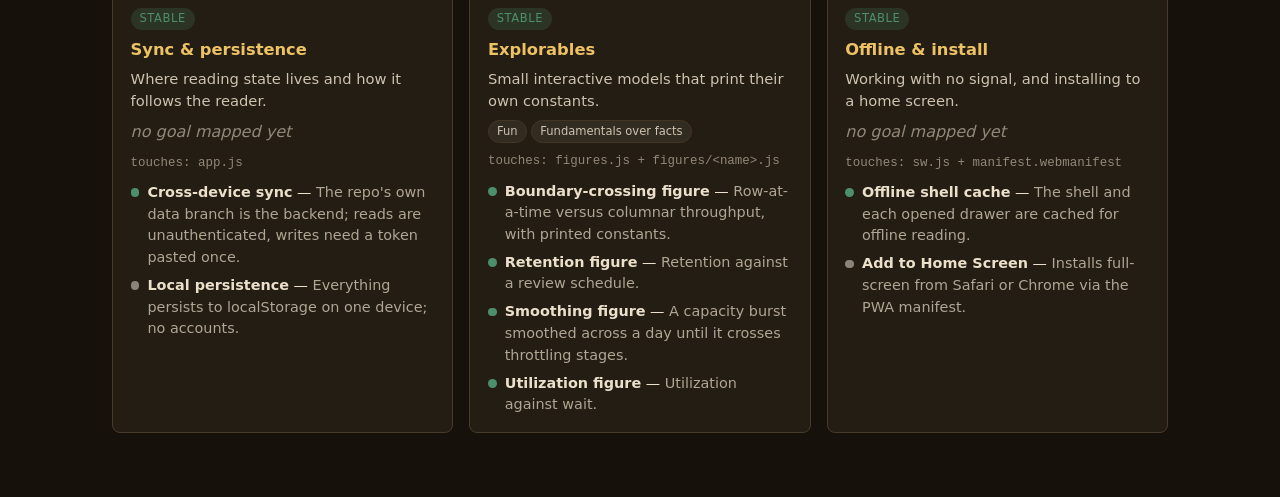
==== commit a60a3983: "Ground anatomy diagram in real data, reorder tabs, fix quote/CSS/content-watch details - Anatomy dia" ====
--- a/product/index.html
+++ b/product/index.html
@@ -18,9 +18,9 @@
   <nav class="pm-tabs" role="tablist">
     <button class="pm-tab is-active" data-tab="product" role="tab" aria-selected="true">Product</button>
     <button class="pm-tab" data-tab="build" role="tab" aria-selected="false">Build</button>
-    <button class="pm-tab" data-tab="anatomy" role="tab" aria-selected="false">Anatomy</button>
     <button class="pm-tab" data-tab="inbox" role="tab" aria-selected="false">Inbox</button>
     <button class="pm-tab" data-tab="glossary" role="tab" aria-selected="false">Glossary</button>
+    <button class="pm-tab" data-tab="anatomy" role="tab" aria-selected="false">Anatomy</button>
   </nav>
 </header>
 
@@ -66,16 +66,16 @@
             <line x1="220" y1="62" x2="220" y2="158" stroke="rgba(201,150,47,.22)"/>
             <line x1="420" y1="62" x2="420" y2="158" stroke="rgba(201,150,47,.22)"/>
             <text x="36" y="82" font-family="monospace" font-size="7.5" letter-spacing=".8" fill="#a5947d">CHECKS DUE</text>
-            <text x="36" y="112" font-family="monospace" font-size="26" font-weight="700" fill="#edc264">3</text>
-            <text x="36" y="134" font-family="serif" font-size="8.5" fill="#b3a08a">half a minute each</text>
+            <text x="36" y="112" font-family="monospace" font-size="26" font-weight="700" font-style="italic" fill="#edc264">n</text>
+            <text x="36" y="134" font-family="serif" font-size="8.5" fill="#b3a08a">reader-specific, not a fixed count</text>
             <text x="236" y="82" font-family="monospace" font-size="7.5" letter-spacing=".8" fill="#a5947d">LATEST</text>
-            <text x="236" y="104" font-family="sans-serif" font-size="12.5" font-weight="700" fill="#f4ece0">Queueing at</text>
-            <text x="236" y="119" font-family="sans-serif" font-size="12.5" font-weight="700" fill="#f4ece0">the Register</text>
-            <text x="236" y="136" font-family="serif" font-size="8.5" fill="#b3a08a">2 days ago · tech</text>
+            <text x="236" y="104" font-family="sans-serif" font-size="11" font-weight="700" fill="#f4ece0">The refresh you delete,</text>
+            <text x="236" y="119" font-family="sans-serif" font-size="11" font-weight="700" fill="#f4ece0">and the one you keep</text>
+            <text x="236" y="136" font-family="serif" font-size="8.5" fill="#b3a08a">added 2026-08-08 · tech</text>
             <text x="436" y="82" font-family="monospace" font-size="7.5" letter-spacing=".8" fill="#a5947d">LAST OPENED</text>
-            <text x="436" y="104" font-family="sans-serif" font-size="12.5" font-weight="700" fill="#f4ece0">Spaced</text>
-            <text x="436" y="119" font-family="sans-serif" font-size="12.5" font-weight="700" fill="#f4ece0">Repetition</text>
-            <text x="436" y="136" font-family="serif" font-size="8.5" fill="#b3a08a">64% read</text>
+            <text x="436" y="104" font-family="sans-serif" font-size="12.5" font-weight="700" fill="#f4ece0">Thinking in</text>
+            <text x="436" y="119" font-family="sans-serif" font-size="12.5" font-weight="700" fill="#f4ece0">invariants</text>
+            <text x="436" y="136" font-family="serif" font-size="8.5" fill="#b3a08a">reader's own progress</text>
           </g>
           <circle cx="20" cy="62" r="11" fill="#1b140d" stroke="#edc264" stroke-width="1.5"/>
           <text x="20" y="66" text-anchor="middle" font-family="monospace" font-size="11" font-weight="700" fill="#edc264">1</text>
@@ -83,7 +83,7 @@
           <!-- WALL-HEAD (pin 2) -->
           <circle cx="9" cy="180" r="11" fill="#1b140d" stroke="#edc264" stroke-width="1.5"/>
           <text x="9" y="184" text-anchor="middle" font-family="monospace" font-size="11" font-weight="700" fill="#edc264">2</text>
-          <text x="30" y="184" font-family="monospace" font-size="9.5" letter-spacing=".6" fill="#b3a08a">24 drawers · 61 catalogued specimens</text>
+          <text x="30" y="184" font-family="monospace" font-size="9.5" letter-spacing=".6" fill="#b3a08a">12 drawers · 51 catalogued specimens</text>
 
           <!-- AREA CHIPS (pin 3) -->
           <circle cx="9" cy="206" r="11" fill="#1b140d" stroke="#edc264" stroke-width="1.5"/>
@@ -120,8 +120,8 @@
                 <rect x="0" y="0" width="36" height="36" rx="4" fill="none" stroke="#c8402f" stroke-width="1.4"/>
                 <circle cx="18" cy="18" r="8" fill="none" stroke="#c8402f" stroke-width="1.4"/>
               </g>
-              <text x="70" y="26" font-family="sans-serif" font-size="12.5" font-weight="700" fill="#f4ece0">Queueing at the Register</text>
-              <text x="70" y="42" font-family="monospace" font-size="8" letter-spacing=".6" fill="#bd9445">QUE·001</text>
+              <text x="70" y="26" font-family="sans-serif" font-size="12.5" font-weight="700" fill="#f4ece0">The shape of a bottleneck</text>
+              <text x="70" y="42" font-family="monospace" font-size="8" letter-spacing=".6" fill="#bd9445">BOT·003</text>
               <text x="130" y="42" font-family="monospace" font-size="8" fill="#a5947d">7 min</text>
               <rect x="522" y="12" width="26" height="8" rx="2" fill="url(#anatPull)"/>
             </g>
@@ -133,9 +133,9 @@
                 <rect x="0" y="0" width="36" height="36" rx="4" fill="none" stroke="#3f74c8" stroke-width="1.4"/>
                 <path d="M4 18 L18 4 L32 18 L18 32 Z" fill="none" stroke="#3f74c8" stroke-width="1.4"/>
               </g>
-              <text x="70" y="46" font-family="sans-serif" font-size="12.5" font-weight="700" fill="#f4ece0">Spaced Repetition</text>
-              <text x="70" y="62" font-family="monospace" font-size="8" letter-spacing=".6" fill="#bd9445">SPA·004</text>
-              <text x="130" y="62" font-family="monospace" font-size="8" fill="#a5947d">14 min</text>
+              <text x="70" y="46" font-family="sans-serif" font-size="12.5" font-weight="700" fill="#f4ece0">The forgetting curve is a design surface</text>
+              <text x="70" y="62" font-family="monospace" font-size="8" letter-spacing=".6" fill="#bd9445">DEC·004</text>
+              <text x="130" y="62" font-family="monospace" font-size="8" fill="#a5947d">8 min</text>
               <rect x="522" y="30" width="26" height="8" rx="2" fill="url(#anatPull)"/>
               <rect x="0" y="104" width="360" height="2" fill="#c9962f"/>
             </g>
@@ -144,10 +144,10 @@
             <g transform="translate(14,182)">
               <rect x="0" y="0" width="572" height="58" fill="url(#anatDrawerFace)"/>
               <g transform="translate(20,11)" opacity=".55">
-                <rect x="0" y="0" width="36" height="36" rx="4" fill="none" stroke="#d98a1f" stroke-width="1.4"/>
+                <rect x="0" y="0" width="36" height="36" rx="4" fill="none" stroke="#c8402f" stroke-width="1.4"/>
               </g>
-              <text x="70" y="26" font-family="sans-serif" font-size="12.5" font-weight="700" text-decoration="line-through" fill="#a5947d">Weekly Planning v1</text>
-              <text x="70" y="42" font-family="monospace" font-size="8" letter-spacing=".6" fill="#bd9445">WEE·002</text>
+              <text x="70" y="26" font-family="sans-serif" font-size="12.5" font-weight="700" text-decoration="line-through" fill="#a5947d">Notes on JDBC fetch-size tuning</text>
+              <text x="70" y="42" font-family="monospace" font-size="8" letter-spacing=".6" fill="#bd9445">JDB·008</text>
               <rect x="470" y="8" width="70" height="16" rx="2" fill="none" stroke="#a5947d"/>
               <text x="505" y="19" text-anchor="middle" font-family="monospace" font-size="7.5" letter-spacing=".6" fill="#a5947d">RETIRING</text>
             </g>
@@ -158,8 +158,8 @@
             <circle cx="70" cy="14" r="11" fill="#1b140d" stroke="#edc264" stroke-width="1.5"/>
             <text x="70" y="18" text-anchor="middle" font-family="monospace" font-size="11" font-weight="700" fill="#edc264">7</text>
 
-            <circle cx="-11" cy="36" r="11" fill="#1b140d" stroke="#edc264" stroke-width="1.5"/>
-            <text x="-11" y="40" text-anchor="middle" font-family="monospace" font-size="11" font-weight="700" fill="#edc264">8</text>
+            <circle cx="16" cy="36" r="11" fill="#1b140d" stroke="#edc264" stroke-width="1.5"/>
+            <text x="16" y="40" text-anchor="middle" font-family="monospace" font-size="11" font-weight="700" fill="#edc264">8</text>
 
             <circle cx="378" cy="179" r="11" fill="#1b140d" stroke="#edc264" stroke-width="1.5"/>
             <text x="378" y="183" text-anchor="middle" font-family="monospace" font-size="11" font-weight="700" fill="#edc264">9</text>
